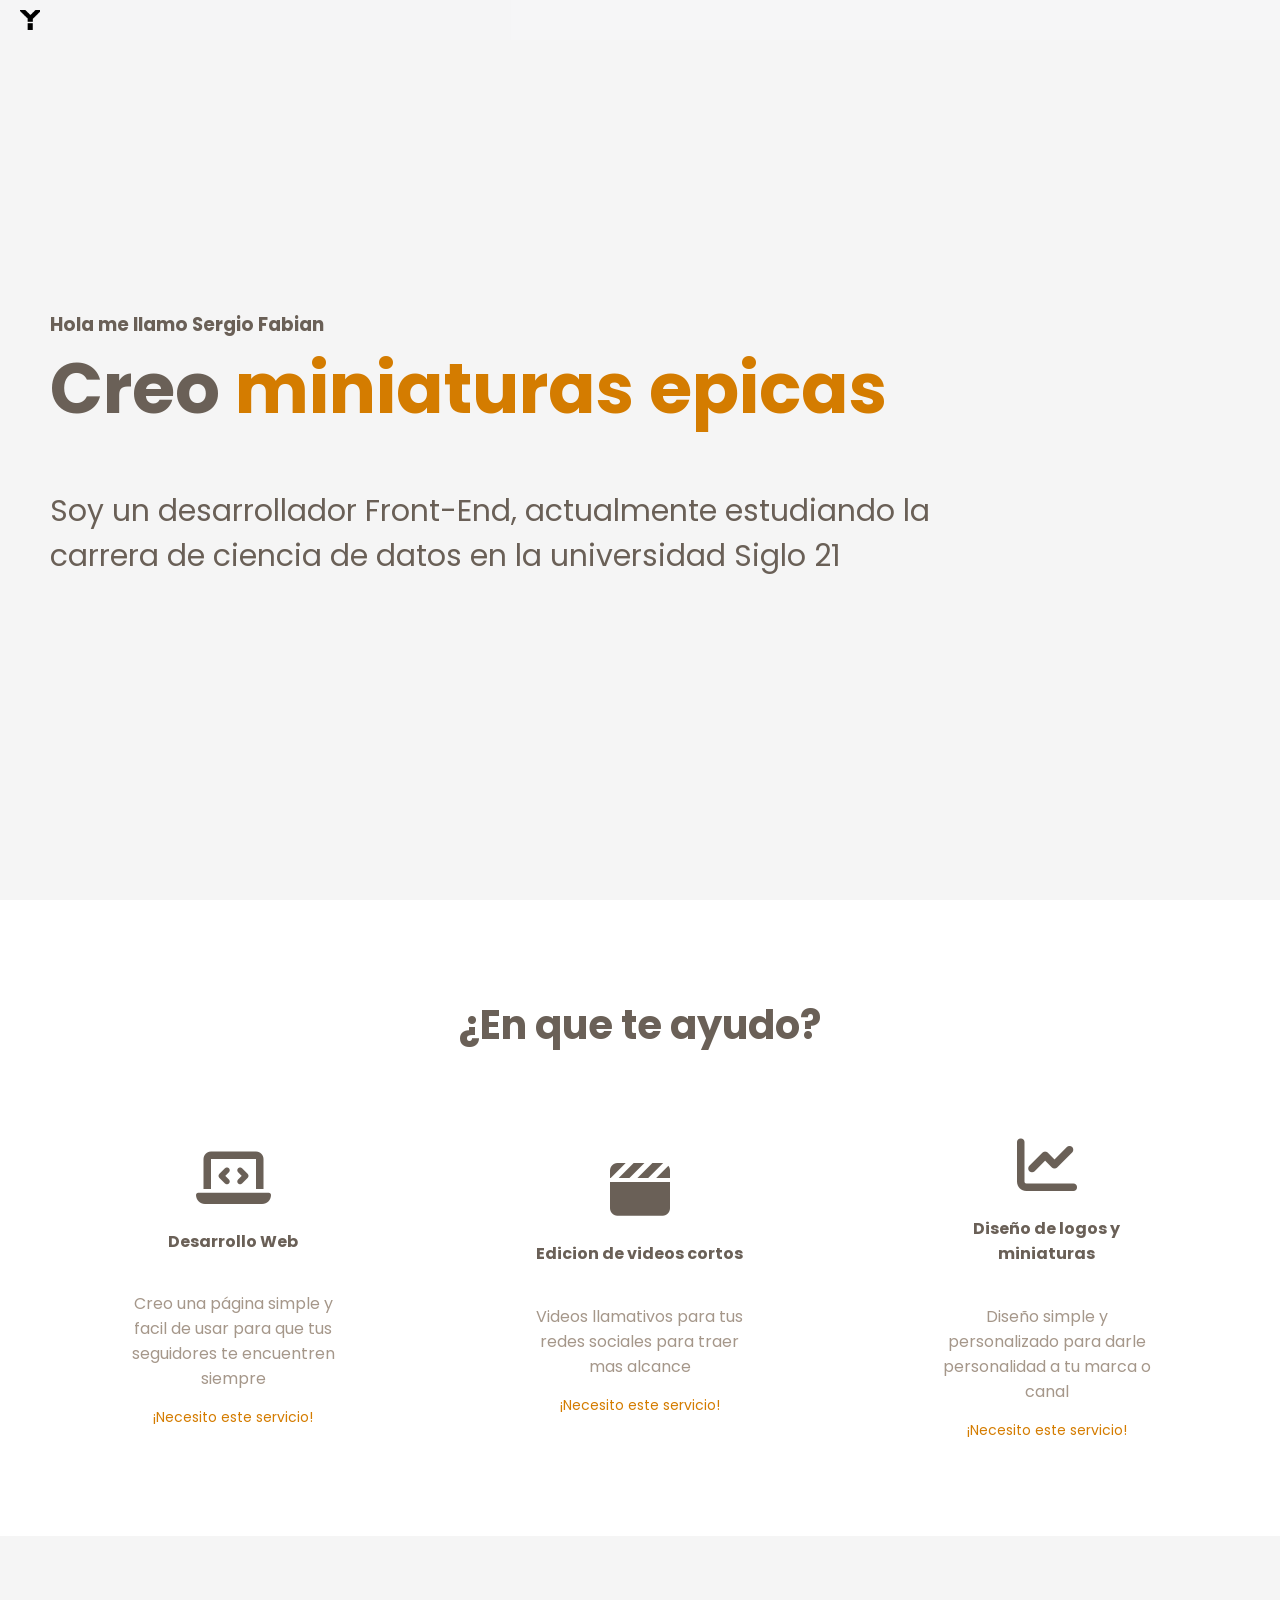
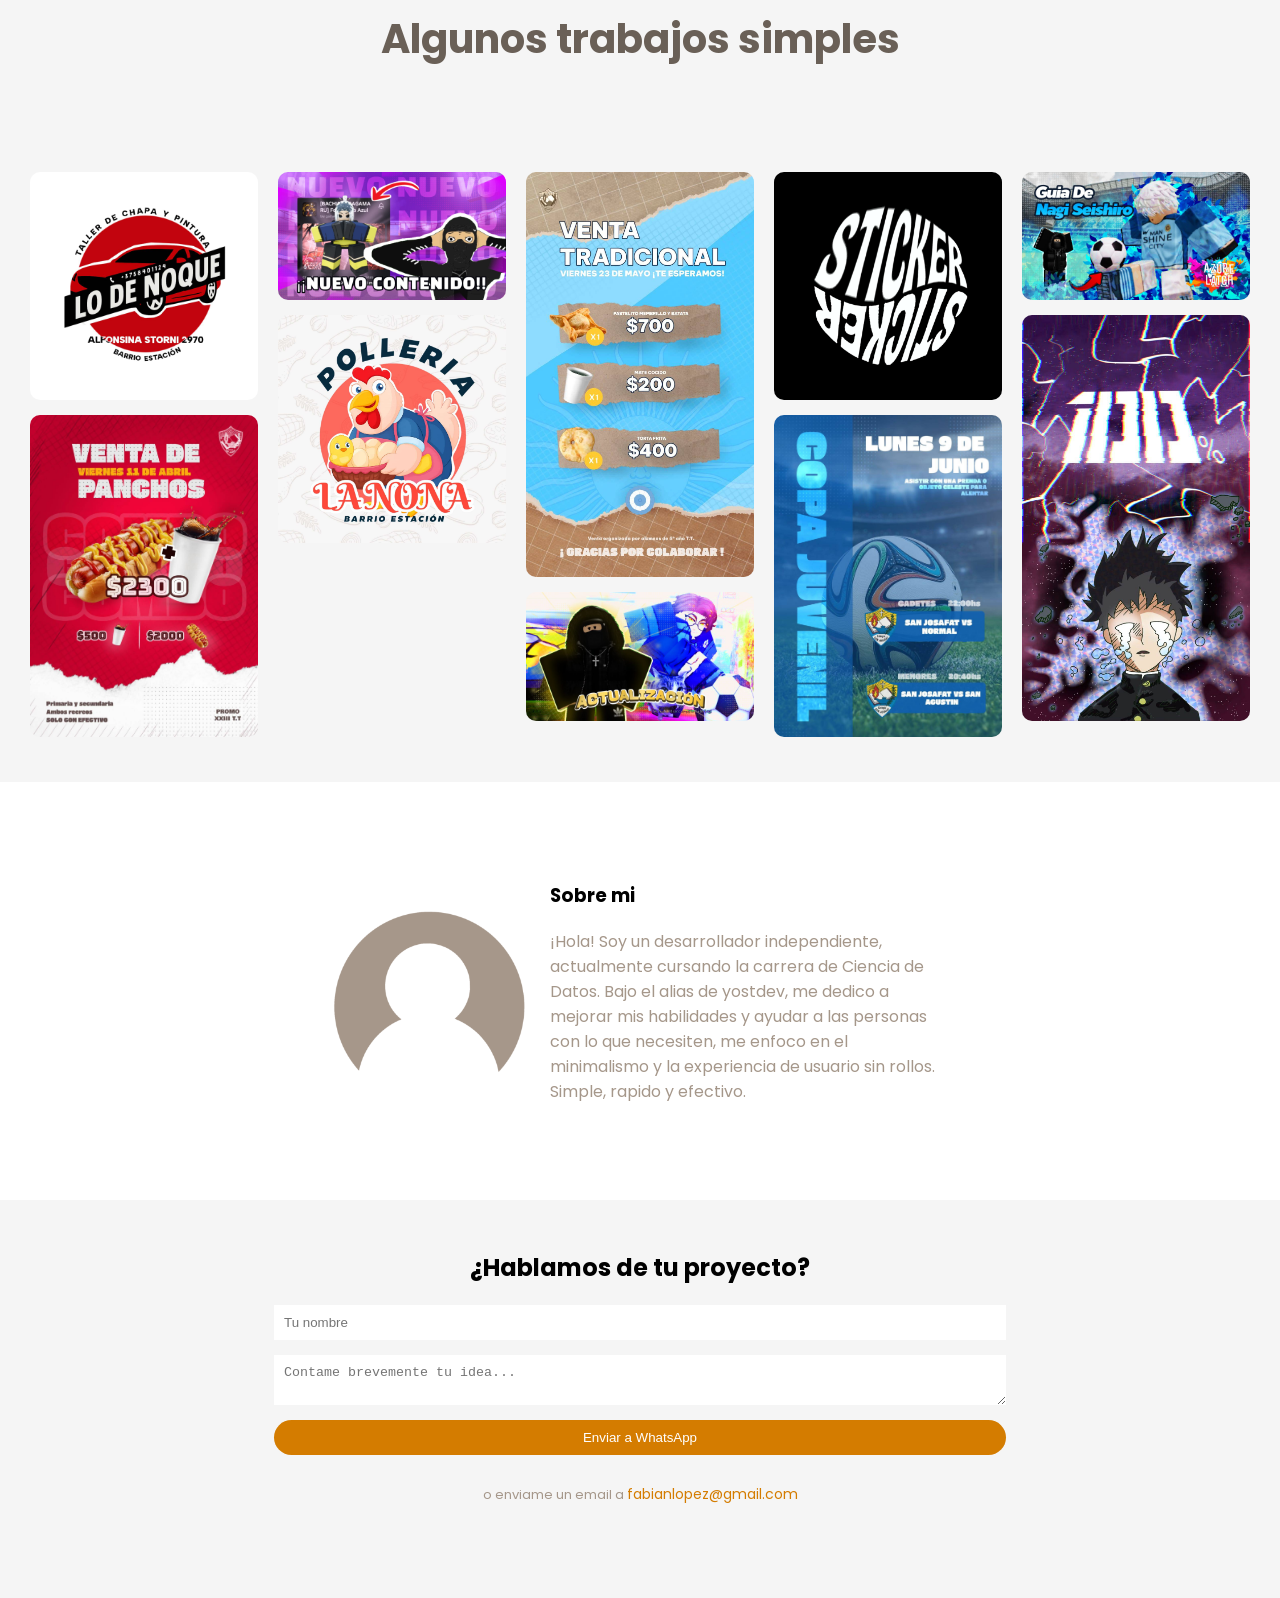
==== landing page.html @ 9f83f3b4 "Add files via upload" ====
<html>
    <head>
        <meta charset="UTF-8">
        <meta name="viewport" content="width=device-width, initial-scale=1.0">
    
        <title>YostDev</title>
    
        <link rel="icon" href="favico.png" type="image/png">
        <link rel="stylesheet" href="landing.css">
        <link rel="stylesheet" href="https://cdnjs.cloudflare.com/ajax/libs/font-awesome/6.5.1/css/all.min.css">
    </head>
    <body>
        <div class="top-bar">
            <img class="logo" src="favico.png">
        </div>

        <div  class="landing">
            <h3>Hola me llamo Sergio Fabian</h3>
            <h1>Creo <b id="cambiante">Paginas web</b></h1>
            <p>Soy un desarrollador Front-End, actualmente estudiando la carrera de ciencia de datos en la universidad Siglo 21</p>
        </div>
        <br>
        <div class="secciondos">
            <h3>¿En que te ayudo?</h3>
            <div class="contenedorT">
                <div class="tarjetas">
                   <i class="fa-solid fa-laptop-code"></i>
                   <h4>Desarrollo Web</h4>
                   <p>Creo una página simple y facil de usar para que tus seguidores te encuentren siempre</p>
                   <a href="#contacto">¡Necesito este servicio!</a>
                </div>
                <div class="tarjetas">
                    <i class="fa-solid fa-clapperboard"></i>
                    <h4>Edicion de videos cortos</h4>
                    <p>Videos llamativos para tus redes sociales para traer mas alcance</p>
                    <a href="#contacto">¡Necesito este servicio!</a>
                </div>
                <div class="tarjetas">
                    <i class="fa-solid fa-chart-line"></i>
                    <h4>Diseño de logos y miniaturas</h4>
                    <p>Diseño simple y personalizado para darle personalidad a tu marca o canal</p>
                    <a href="#contacto">¡Necesito este servicio!</a>
                </div>
            </div>
        </div>
        <br>
        <div class="titulo">
            <h4>Algunos trabajos simples</h4>
        </div>
        <div class="secciontres">
            <div><img src="logotipo1.jpg"></div>
            <div><img src="panfleto1.jpg"></div>
            <div><img src="miniatura1.jpg"></div>

            <div><img src="logotipo2.jpg"></div>
            <div><img src="panfleto2.jpg"></div>
            <div><img src="miniatura2.jpg"></div>

            <div><img src="logotipo3.jpg"></div>
            <div><img src="panfleto3.jpg"></div>
            <div><img src="miniatura3.jpg"></div>

            <div><img src="panfleto4.jpg"></div>
        </div>
        <br><br>
        <div class="seccioncuatro">
            <img class="yofoto" src="13 sin título_20260325173227.png">
            <div class="info">
                <h3>Sobre mi</h3>
                <p>¡Hola! Soy un desarrollador independiente, actualmente cursando la carrera de Ciencia de Datos. Bajo el alias de yostdev, me dedico a mejorar mis habilidades y ayudar a las personas con lo que necesiten, me enfoco en el minimalismo y la experiencia de usuario sin rollos. Simple, rapido y efectivo.</p>
            </div>
        </div>
        <br><br>
        <div class="seccionfinal">
            <h2>¿Hablamos de tu proyecto?</h2>
            <form id="whatsapp-form">
                <input type="text" id="nombre" placeholder="Tu nombre">
                <textarea id="mensajeInput" placeholder="Contame brevemente tu idea..."></textarea>
                <button onclick="enviarAWhatsApp()">Enviar a WhatsApp</button>
            </form>
            <p> 
                o enviame un email a 
                <a href="mailto:fabianlopez@gmail.com?subject=Consulta desde el Portafolio&body=Hola Fabian, vi tu portfolio y me gustaría contactarte por...">fabianlopez@gmail.com</a>
            </p>
            <br><br>
        </div>
        <div id="contacto"></div>
    </body>
    <script>
        const productos = ["logos simples", "miniaturas epicas", "videos cortos", "Paginas web"];
        const palabra = document.getElementById("cambiante");
        let indice = 0;

        function cambiarPalabra(){
            indice++;

            if (indice >= productos.length){
                indice = 0;
            };

            palabra.textContent = productos[indice];
        };

        setInterval(cambiarPalabra,  1500);

        function enviarAWhatsApp() {
            const numero = "5493758650203"; 
            const mensaje = document.getElementById("mensajeInput").value;
            const url = `https://wa.me/${numero}?text=${encodeURIComponent(mensaje)}`;
    
            window.open(url, '_blank');
        }
    </script>
</html>
---- landing.css ----
@import url('https://fonts.googleapis.com/css2?family=Poppins:ital,wght@0,100;0,200;0,300;0,400;0,500;0,600;0,700;0,800;0,900;1,100;1,200;1,300;1,400;1,500;1,600;1,700;1,800;1,900&display=swap');
:root {
    --primario: rgb(212, 124, 0);
    --secundario: rgb(39, 2, 2);
    --texto: rgb(106, 96, 87);
    --titulo: rgb(165, 151, 138);
}
html, body {
    width: 100%;
    overflow-x: hidden;
}
body {
    margin: 0; font-family: 'Poppins', sans-serif;
    user-select: none;
}
.top-bar {
    box-sizing: border-box;
    position: fixed; z-index: 10;
    top: 0; left: 0; padding: 10px 20px 10px 20px;
    display: flex; justify-content: left;
    align-items: center; width: 100%;  
    background-color: rgba(245, 248, 254, 0.146);
}
.logo {
    width: 20px; height: auto;
}
.landing {
    box-sizing: border-box;
    width: 100%; height: 100%; display: flex; color: var(--secundario);
    flex-direction: column; justify-content: center; text-align: left; 
    background-color: whitesmoke; color: var(--texto);
} 
.landing p { margin-top: 0; font-size: 30px; width: 80%;}
.landing h3 {margin-bottom: -50px;}
.landing h1 {font-size: 70px;}

b { color: var(--primario);}
.secciondos {
    box-sizing: border-box; width: 100%; margin: 0; height: auto;
    padding: 30px; color: var(--texto); text-align: center;
}
.secciondos h3 {
    font-size: 40px;
}
.contenedorT {
    width: 100%; display: flex; justify-content: space-around; align-items: center;
    flex-wrap: wrap; box-sizing: border-box;
}
.tarjetas {
    width: 300px; height: auto; 
    box-sizing: border-box; padding: 40px; display: flex;
    flex-direction: column; justify-content: space-between;
    align-items: center; text-align: center; color:var(--titulo);
}
.tarjetas i {font-size: 60px;}
.tarjetas i, h4 {color: var(--texto);}
a {
    text-decoration: none; color: var(--primario); font-size: 14px;
    position: relative; transition: ease 0.3s; 
}
a:hover {
    width: 100%; height: 100%; background-color: var(--primario);
    color: white;
}
.titulo {
    width: 100%; background-color: whitesmoke; box-sizing: border-box;
    padding: 20px; display: flex; align-items: center; justify-content: center;
}
.titulo h4 {
    font-size: 40px;
}
.secciontres {
    box-sizing: border-box; width: 100%; margin: 0;
    padding: 30px; color: var(--texto); text-align: center;
    background-color: whitesmoke; column-count: 5;
    column-gap: 20px; 
}
.secciontres div {
    display: inline-block; width: 100%; margin-bottom: 15px; border-radius: 10px; overflow: hidden;
    height: auto;
}
.secciontres div img{
    width: 100%; display: block; transition: transform 0.3s ease; position: relative;
}
.secciontres div img:hover {
    transform: translateY(-5px); box-shadow: 0 10px 20px 20px rgba(0, 0, 0, 0.169);
}
h5 {
    font-size: 40px; color: var(--texto); margin-bottom: -20px;
}
.color {color: var(--primario);}
.seccioncuatro {
    box-sizing: border-box; width: 100%; height: auto; display: flex; justify-content: center;
    align-items: center; flex-wrap: wrap; padding: 30px; gap: 20px;
}
.yofoto {width: 200px;}
.info {width: 400px;}
.info p {color: var(--titulo);}

.seccionfinal {
    width: 100%; box-sizing: border-box; height: auto; padding: 30px;
    display: flex; justify-content: center; align-items: center;
    flex-direction: column; background-color: whitesmoke;
}
.seccionfinal p {color: var(--titulo); font-size: small;}
form {
    display: flex; justify-content: center; align-items: center;
    flex-direction: column; width: 100%; gap: 15px;
}
form input, textarea, button {width: 60%; padding: 10px; border: none;} 
form button {
    background-color: var(--primario); color: white;
    border-radius: 20px; transition: ease 0.3s; cursor: pointer;
}
form button:hover {
    transform: scale(1.1);
}
@media (min-width: 769px){
    .landing {
        padding-left: 50px;
    }
}
@media (max-width: 768px){
    .landing {width: 100%; padding: 30px; margin: 0; height: 80%;}
    .landing h1 {font-size: 40px;}
    .landing p, h3 {font-size: 20px;}
    .landing h3 {margin-bottom: -40px;}
    .tarjetas {width: 100%;}
    .secciondos h3 {font-size: 20px;}
    .secciondos {padding: 0;}
    .secciontres {padding: 15px; column-count: 2;}
    form input, textarea, button {width: 80%;} 
    .titulo h4 {font-size: 20px; }
    .seccionfinal h2 {font-size: 20px;}
}
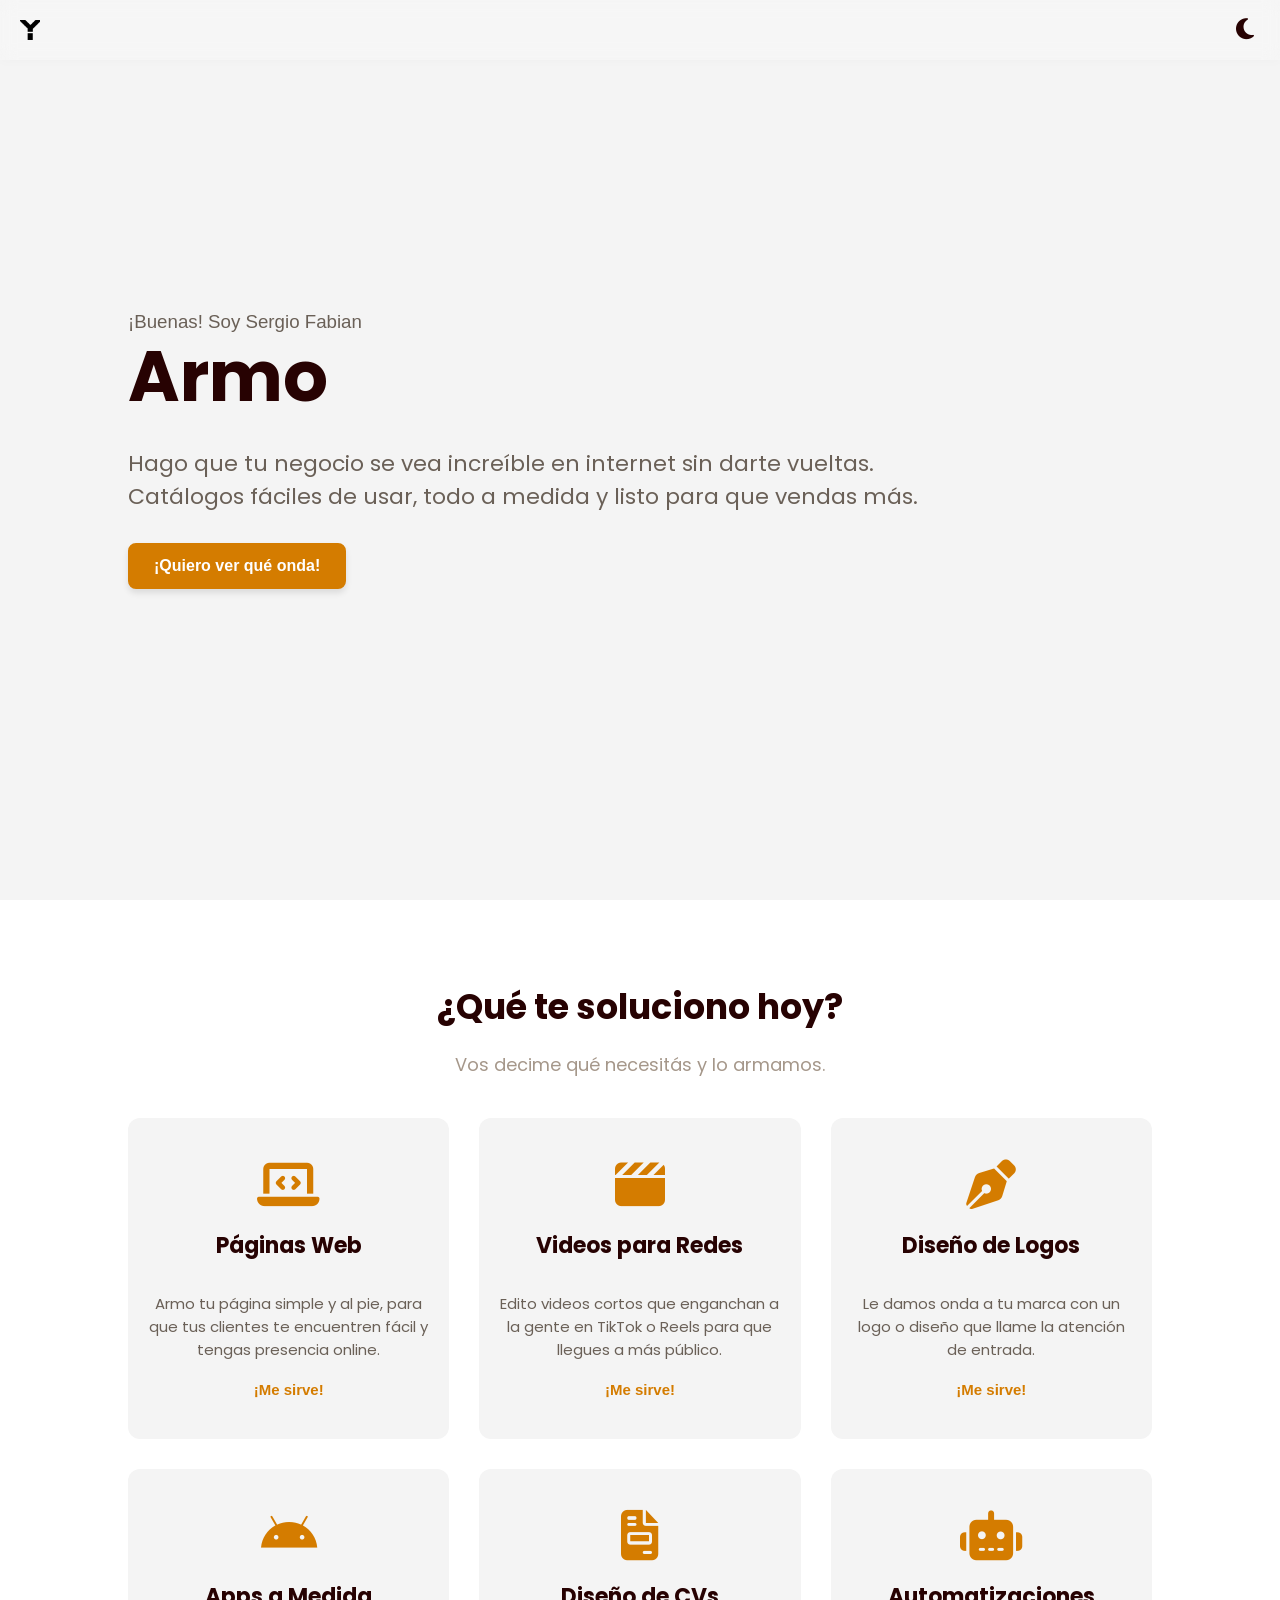
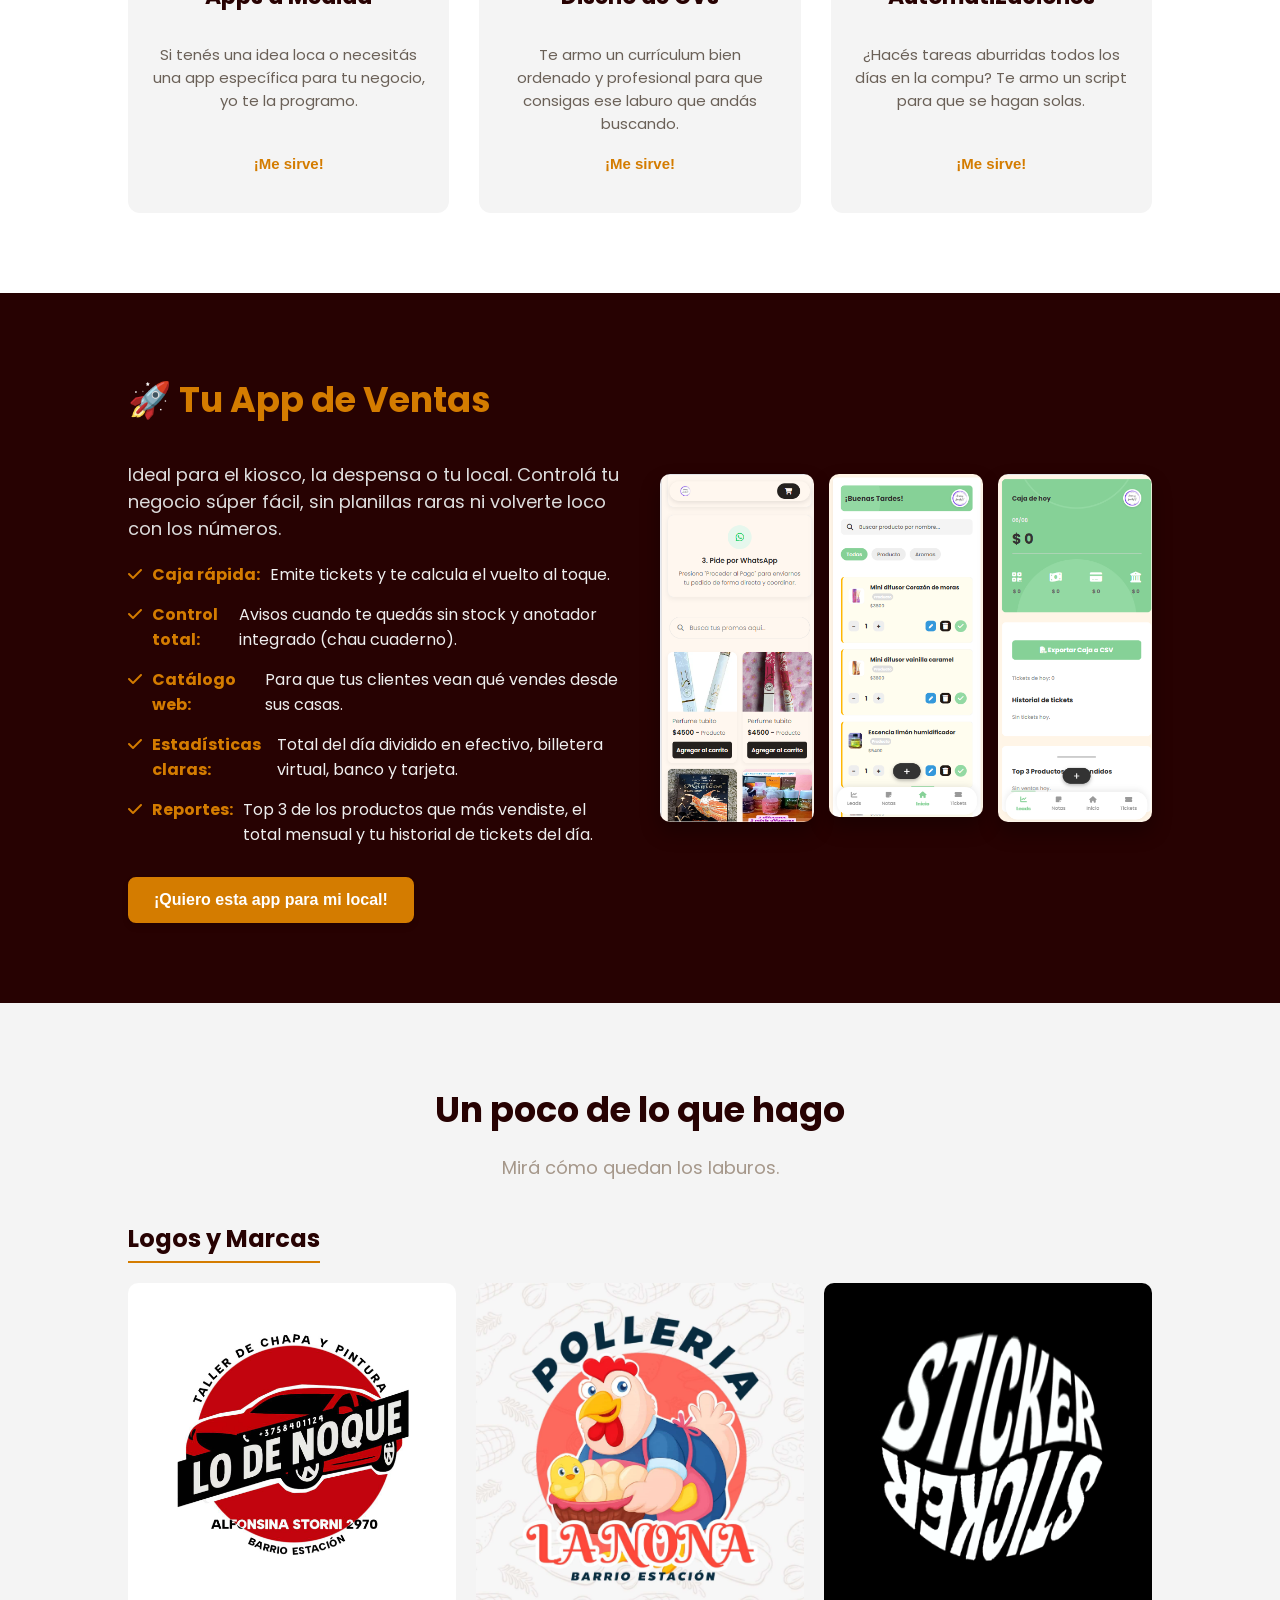
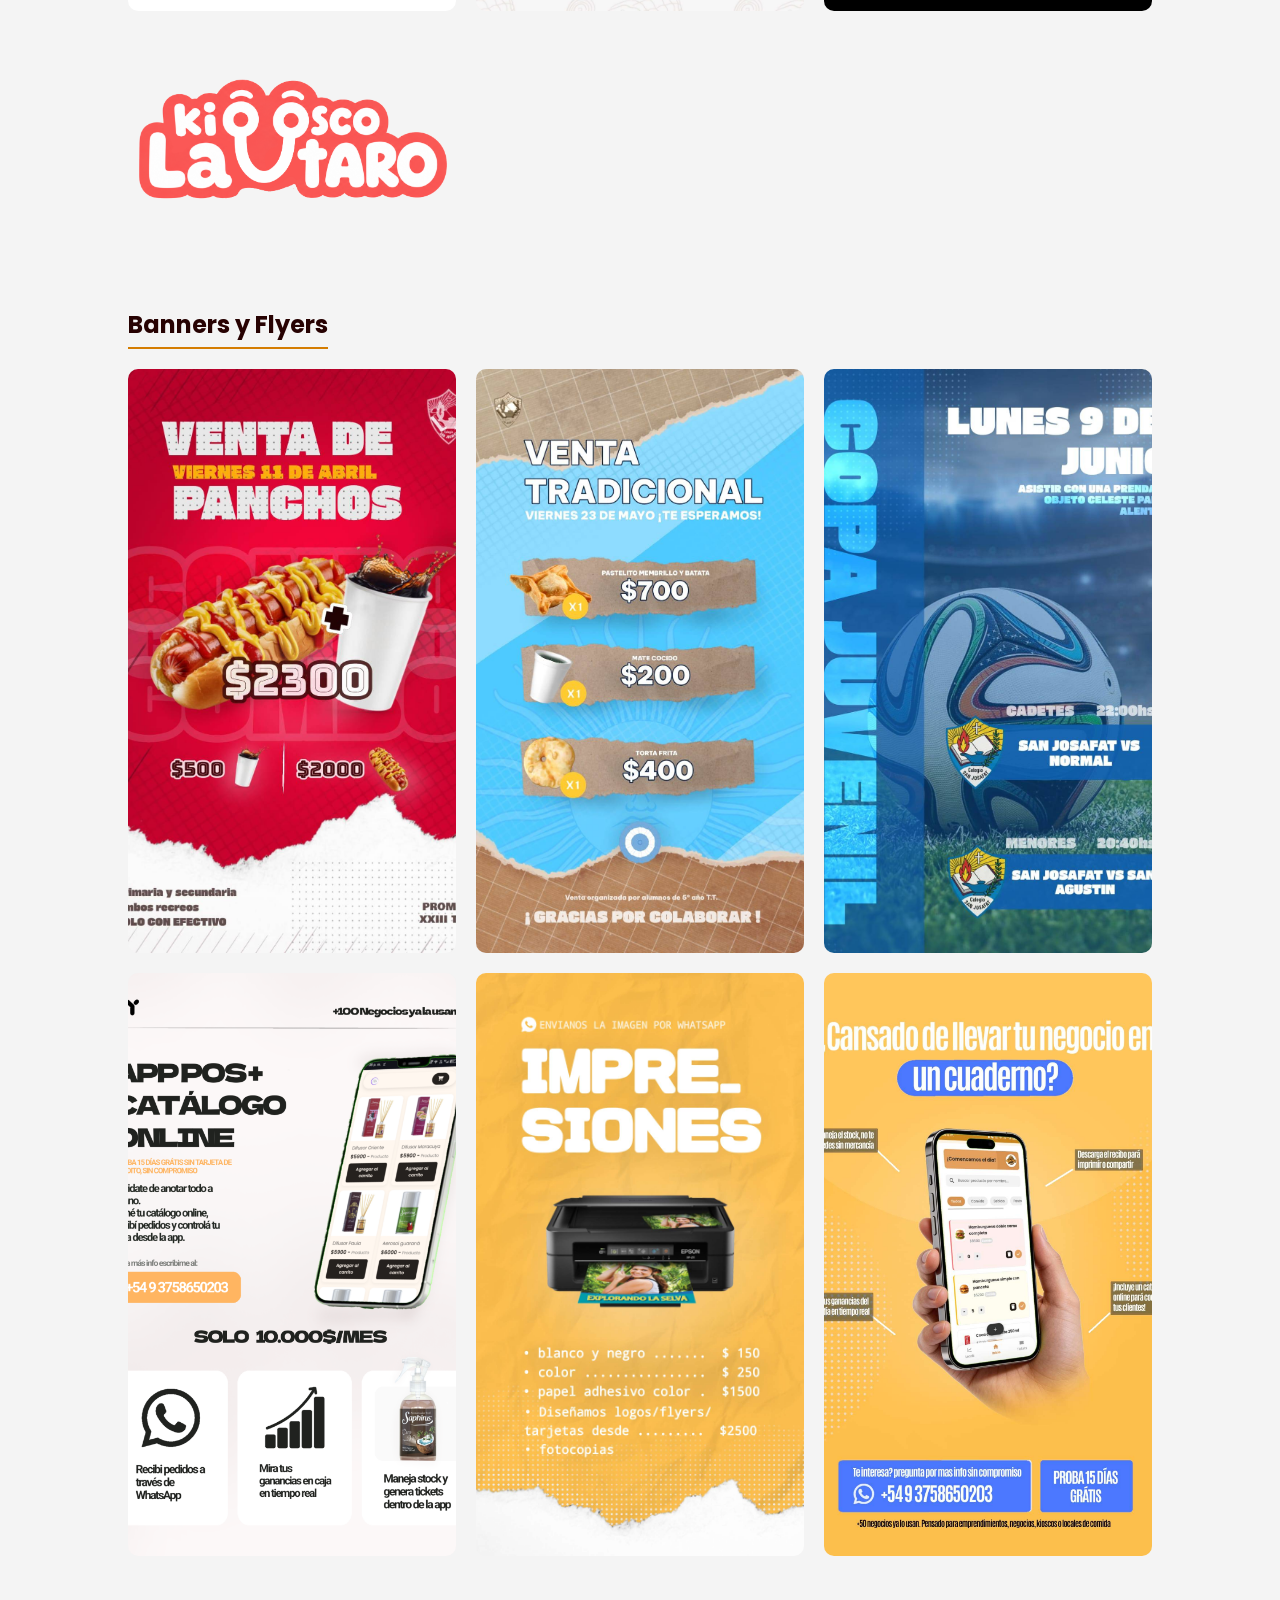
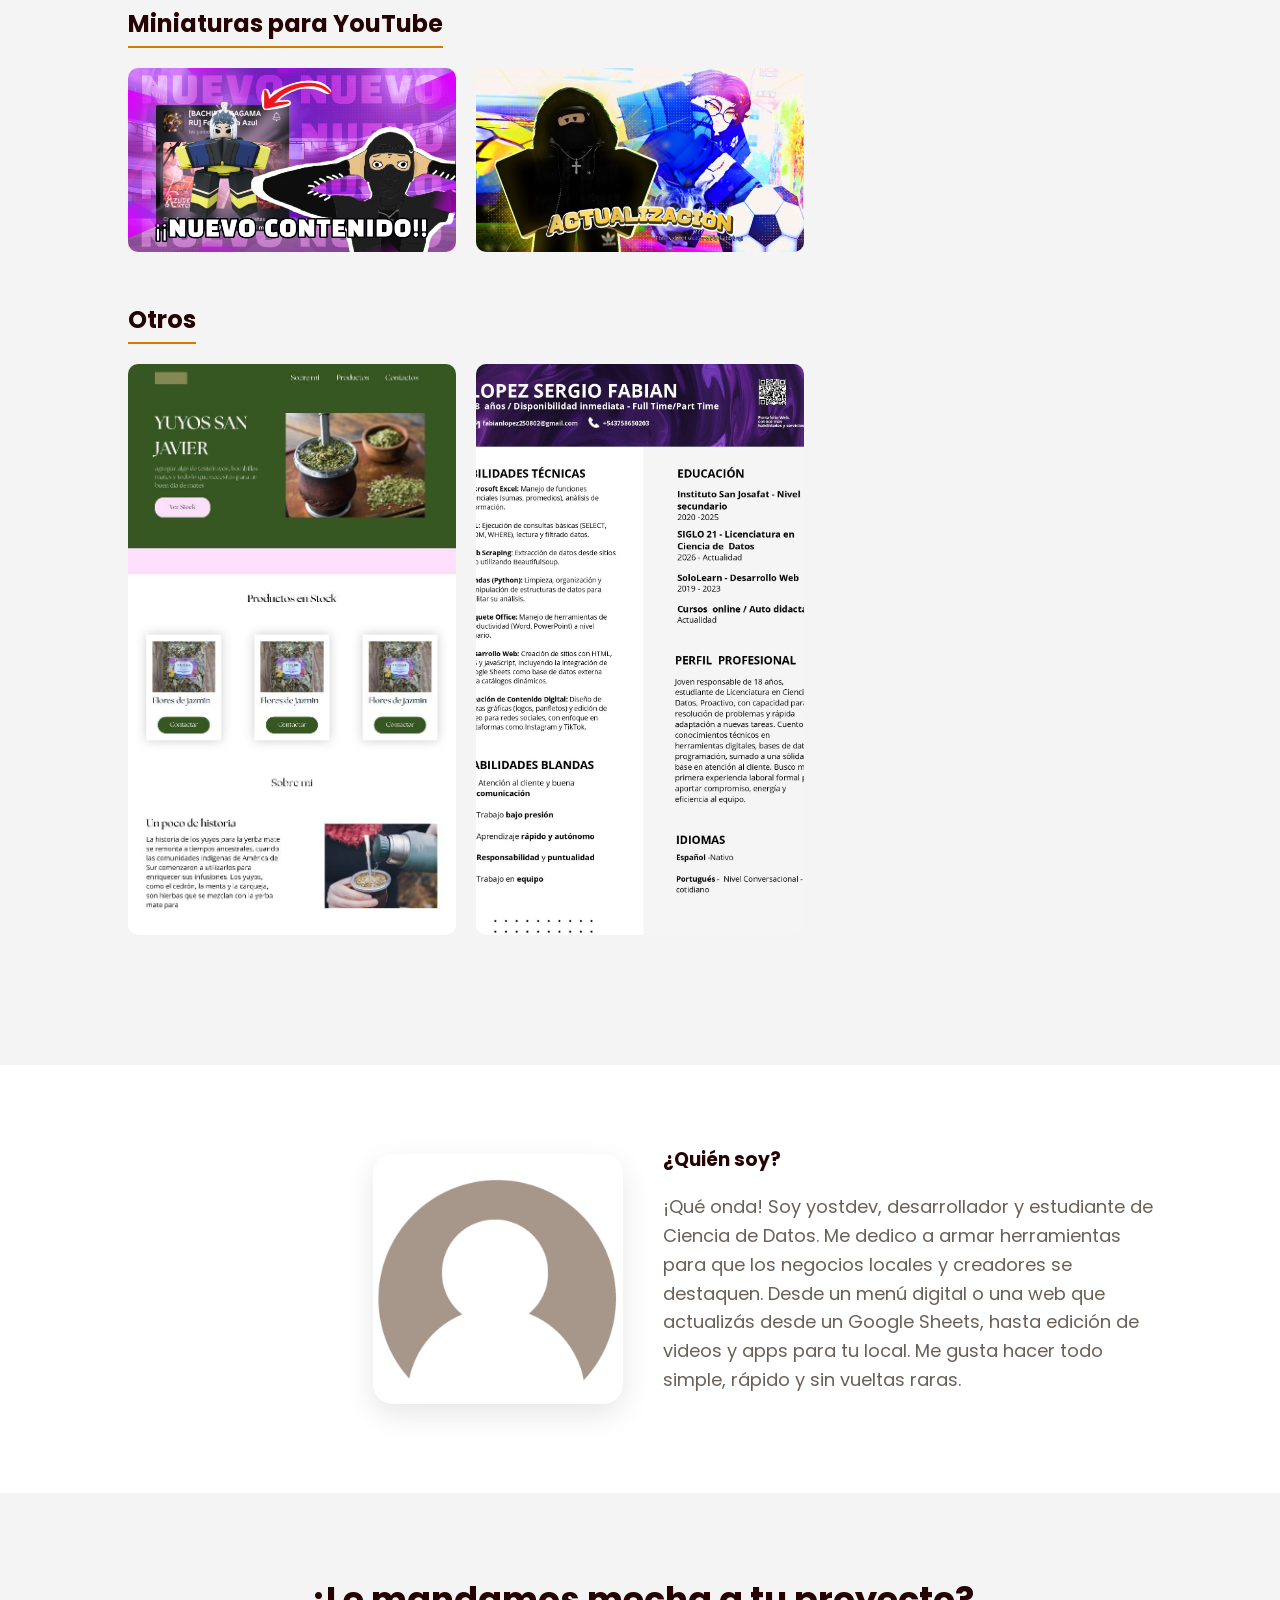
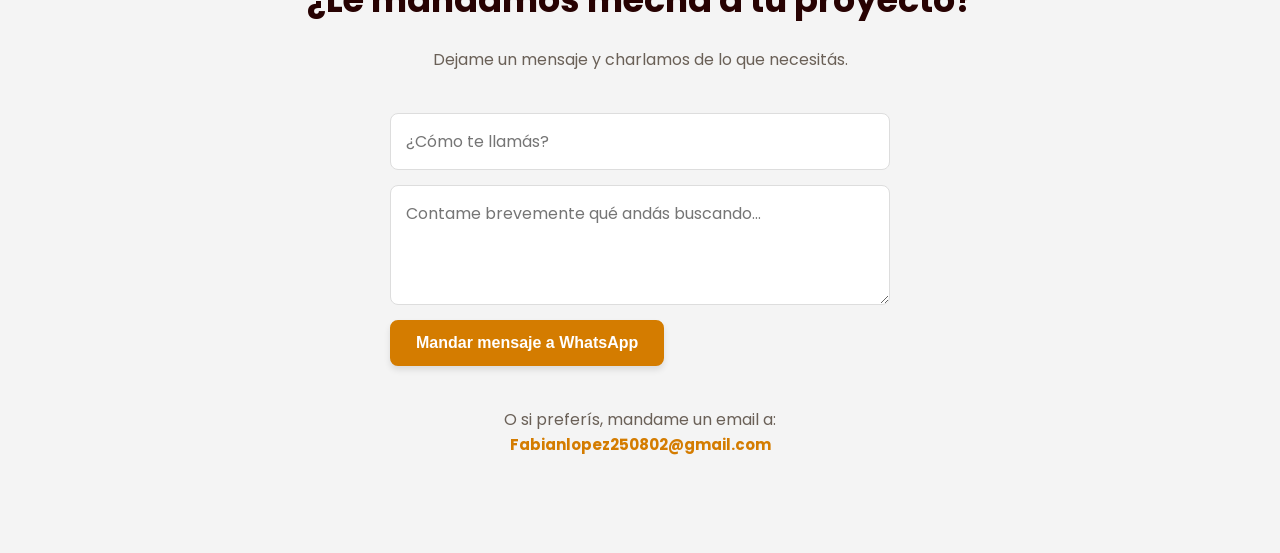
==== commit 272e5d62: "Add files via upload" ====
--- a/landing page.html
+++ b/landing page.html
@@ -1,114 +1,282 @@
-<html>
-    <head>
-        <meta charset="UTF-8">
-        <meta name="viewport" content="width=device-width, initial-scale=1.0">
+<!DOCTYPE html>
+<html lang="es">
+<head>
+    <meta charset="UTF-8">
+    <meta name="viewport" content="width=device-width, initial-scale=1.0">
+    <title>YostDev | Páginas y Diseños</title>
     
-        <title>YostDev</title>
-    
-        <link rel="icon" href="favico.png" type="image/png">
-        <link rel="stylesheet" href="landing.css">
-        <link rel="stylesheet" href="https://cdnjs.cloudflare.com/ajax/libs/font-awesome/6.5.1/css/all.min.css">
-    </head>
-    <body>
-        <div class="top-bar">
-            <img class="logo" src="favico.png">
-        </div>
-
-        <div  class="landing">
-            <h3>Hola me llamo Sergio Fabian</h3>
-            <h1>Creo <b id="cambiante">Paginas web</b></h1>
-            <p>Soy un desarrollador Front-End, actualmente estudiando la carrera de ciencia de datos en la universidad Siglo 21</p>
-        </div>
+    <link rel="icon" href="favico.png" type="image/png">
+    <link rel="stylesheet" href="landing.css">
+    <link rel="stylesheet" href="https://cdnjs.cloudflare.com/ajax/libs/font-awesome/6.5.1/css/all.min.css">
+</head>
+<body>
+    <header class="top-bar">
+        <img class="logo" src="favico.png" alt="Logo YostDev">
+        <button id="btn-tema" class="modo-btn" aria-label="Cambiar tema">
+            <i class="fa-solid fa-moon"></i>
+        </button>
+    </header>
+
+    <button id="btn-subir" class="btn-subir" aria-label="Volver arriba">
+        <i class="fa-solid fa-chevron-up"></i>
+    </button>
+
+    <main>
+
+        <section class="landing">
+            <h3>¡Buenas! Soy Sergio Fabian</h3>
+            <h1>Armo <b id="cambiante">Páginas web</b></h1>
+            <p>Hago que tu negocio se vea increíble en internet sin darte vueltas. Catálogos fáciles de usar, todo a medida y listo para que vendas más.</p>
+            <a href="#trabajos" class="btn">¡Quiero ver qué onda!</a>
+        </section>
+
+        <section class="secciondos" id="trabajos">
+            <div class="titulo-seccion">
+                <h3>¿Qué te soluciono hoy?</h3>
+                <p>Vos decime qué necesitás y lo armamos.</p>
+            </div>
+            
+            <div class="contenedorT">
+                <div class="tarjetas">
+                   <i class="fa-solid fa-laptop-code"></i>
+                   <h4>Páginas Web</h4>
+                   <p>Armo tu página simple y al pie, para que tus clientes te encuentren fácil y tengas presencia online.</p>
+                   <a href="#contacto" class="link-texto">¡Me sirve!</a>
+                </div>
+                <div class="tarjetas">
+                    <i class="fa-solid fa-clapperboard"></i>
+                    <h4>Videos para Redes</h4>
+                    <p>Edito videos cortos que enganchan a la gente en TikTok o Reels para que llegues a más público.</p>
+                    <a href="#contacto" class="link-texto">¡Me sirve!</a>
+                </div>
+                <div class="tarjetas">
+                    <i class="fa-solid fa-pen-nib"></i>
+                    <h4>Diseño de Logos</h4>
+                    <p>Le damos onda a tu marca con un logo o diseño que llame la atención de entrada.</p>
+                    <a href="#contacto" class="link-texto">¡Me sirve!</a>
+                </div>
+                <div class="tarjetas">
+                    <i class="fa-brands fa-android"></i>
+                    <h4>Apps a Medida</h4>
+                    <p>Si tenés una idea loca o necesitás una app específica para tu negocio, yo te la programo.</p>
+                    <a href="#contacto" class="link-texto">¡Me sirve!</a>
+                </div>
+                <div class="tarjetas">
+                    <i class="fa-solid fa-file-invoice"></i>
+                    <h4>Diseño de CVs</h4>
+                    <p>Te armo un currículum bien ordenado y profesional para que consigas ese laburo que andás buscando.</p>
+                    <a href="#contacto" class="link-texto">¡Me sirve!</a>
+                </div>
+                <div class="tarjetas">
+                    <i class="fa-solid fa-robot"></i>
+                    <h4>Automatizaciones</h4>
+                    <p>¿Hacés tareas aburridas todos los días en la compu? Te armo un script para que se hagan solas.</p>
+                    <a href="#contacto" class="link-texto">¡Me sirve!</a>
+                </div>
+            </div>
+        </section>
+
+        <section class="seccion-pos" id="app-pos">
+            <div class="pos-contenido">
+                <div class="pos-texto">
+                    <h3>🚀 Tu App de Ventas</h3>
+                    <p>Ideal para el kiosco, la despensa o tu local. Controlá tu negocio súper fácil, sin planillas raras ni volverte loco con los números.</p>
+                    
+                    <ul class="pos-lista">
+                        <li><i class="fa-solid fa-check"></i> <b>Caja rápida:</b> Emite tickets y te calcula el vuelto al toque.</li>
+                        <li><i class="fa-solid fa-check"></i> <b>Control total:</b> Avisos cuando te quedás sin stock y anotador integrado (chau cuaderno).</li>
+                        <li><i class="fa-solid fa-check"></i> <b>Catálogo web:</b> Para que tus clientes vean qué vendes desde sus casas.</li>
+                        <li><i class="fa-solid fa-check"></i> <b>Estadísticas claras:</b> Total del día dividido en efectivo, billetera virtual, banco y tarjeta.</li>
+                        <li><i class="fa-solid fa-check"></i> <b>Reportes:</b> Top 3 de los productos que más vendiste, el total mensual y tu historial de tickets del día.</li>
+                    </ul>
+                    <a href="#contacto" class="btn">¡Quiero esta app para mi local!</a>
+                </div>
+                <div class="pos-galeria">
+                    <img src="Pos1.png" alt="Pantalla de inicio de la App POS">
+                    <img src="Pos2.png" alt="Sección de estadísticas de la App">
+                    <img src="Pos3.png" alt="Catálogo de productos de la App">
+                </div>
+            </div>
+        </section>
+
+        <section class="portafolio-contenedor">
+            <div class="titulo-seccion">
+                <h3>Un poco de lo que hago</h3>
+                <p>Mirá cómo quedan los laburos.</p>
+            </div>
+
+            <div class="categoria-portafolio">
+                <h4>Logos y Marcas</h4>
+                <div class="grid-galeria">
+                    <img src="logotipo1.jpg" alt="Logotipo 1">
+                    <img src="logotipo2.jpg" alt="Logotipo 2">
+                    <img src="logotipo3.jpg" alt="Logotipo 3">
+                    <img src="logotipo5.jpg" alt="Logotipo 4">
+                </div>
+            </div>
+
+            <div class="categoria-portafolio">
+                <h4>Banners y Flyers</h4>
+                <div class="grid-galeria">
+                    <img src="panfleto1.jpg" alt="Panfleto 1">
+                    <img src="panfleto2.jpg" alt="Panfleto 2">
+                    <img src="panfleto3.jpg" alt="Panfleto 3">
+                    <img src="panfleto5.jpg" alt="Panfleto 5">
+                    <img src="panfleto6.jpg" alt="Panfleto 6">
+                    <img src="panfleto7.jpg" alt="Panfleto 7">
+                </div>
+            </div>
+
+            <div class="categoria-portafolio">
+                <h4>Miniaturas para YouTube</h4>
+                <div class="grid-galeria">
+                    <img src="miniatura1.jpg" alt="Miniatura 1">
+                    <img src="miniatura2.jpg" alt="Miniatura 2">
+                </div>
+            </div>
+
+            <div class="categoria-portafolio">
+                <h4>Otros</h4>
+                <div class="grid-galeria">
+                    <img src="pagina1.jpg" alt="Página web 1">
+                    <img src="cv1.jpg" alt="Página web 2">
+                </div>
+            </div>
+        </section>
+
+
+        <section class="seccioncuatro">
+            <img class="yofoto" src="13 sin título_20260325173227.png" alt="Foto de Sergio Fabian">
+            <div class="info">
+                <h3>¿Quién soy?</h3>
+                <p>¡Qué onda! Soy yostdev, desarrollador y estudiante de Ciencia de Datos. Me dedico a armar herramientas para que los negocios locales y creadores se destaquen. Desde un menú digital o una web que actualizás desde un Google Sheets, hasta edición de videos y apps para tu local. Me gusta hacer todo simple, rápido y sin vueltas raras.</p>
+            </div>
+        </section>
+    </main>
+
+    <footer class="seccionfinal" id="contacto">
+        <h2>¿Le mandamos mecha a tu proyecto?</h2>
+        <p>Dejame un mensaje y charlamos de lo que necesitás.</p>
         <br>
-        <div class="secciondos">
-            <h3>¿En que te ayudo?</h3>
-            <div class="contenedorT">
-                <div class="tarjetas">
-                   <i class="fa-solid fa-laptop-code"></i>
-                   <h4>Desarrollo Web</h4>
-                   <p>Creo una página simple y facil de usar para que tus seguidores te encuentren siempre</p>
-                   <a href="#contacto">¡Necesito este servicio!</a>
-                </div>
-                <div class="tarjetas">
-                    <i class="fa-solid fa-clapperboard"></i>
-                    <h4>Edicion de videos cortos</h4>
-                    <p>Videos llamativos para tus redes sociales para traer mas alcance</p>
-                    <a href="#contacto">¡Necesito este servicio!</a>
-                </div>
-                <div class="tarjetas">
-                    <i class="fa-solid fa-chart-line"></i>
-                    <h4>Diseño de logos y miniaturas</h4>
-                    <p>Diseño simple y personalizado para darle personalidad a tu marca o canal</p>
-                    <a href="#contacto">¡Necesito este servicio!</a>
-                </div>
-            </div>
-        </div>
+        <form id="whatsapp-form" onsubmit="event.preventDefault(); enviarAWhatsApp();">
+            <input type="text" id="nombre" placeholder="¿Cómo te llamás?" required>
+            <textarea id="mensajeInput" placeholder="Contame brevemente qué andás buscando..." required></textarea>
+            <button type="submit" class="btn">Mandar mensaje a WhatsApp</button>
+        </form>
         <br>
-        <div class="titulo">
-            <h4>Algunos trabajos simples</h4>
-        </div>
-        <div class="secciontres">
-            <div><img src="logotipo1.jpg"></div>
-            <div><img src="panfleto1.jpg"></div>
-            <div><img src="miniatura1.jpg"></div>
-
-            <div><img src="logotipo2.jpg"></div>
-            <div><img src="panfleto2.jpg"></div>
-            <div><img src="miniatura2.jpg"></div>
-
-            <div><img src="logotipo3.jpg"></div>
-            <div><img src="panfleto3.jpg"></div>
-            <div><img src="miniatura3.jpg"></div>
-
-            <div><img src="panfleto4.jpg"></div>
-        </div>
-        <br><br>
-        <div class="seccioncuatro">
-            <img class="yofoto" src="13 sin título_20260325173227.png">
-            <div class="info">
-                <h3>Sobre mi</h3>
-                <p>¡Hola! Soy un desarrollador independiente, actualmente cursando la carrera de Ciencia de Datos. Bajo el alias de yostdev, me dedico a mejorar mis habilidades y ayudar a las personas con lo que necesiten, me enfoco en el minimalismo y la experiencia de usuario sin rollos. Simple, rapido y efectivo.</p>
-            </div>
-        </div>
-        <br><br>
-        <div class="seccionfinal">
-            <h2>¿Hablamos de tu proyecto?</h2>
-            <form id="whatsapp-form">
-                <input type="text" id="nombre" placeholder="Tu nombre">
-                <textarea id="mensajeInput" placeholder="Contame brevemente tu idea..."></textarea>
-                <button onclick="enviarAWhatsApp()">Enviar a WhatsApp</button>
-            </form>
-            <p> 
-                o enviame un email a 
-                <a href="mailto:fabianlopez@gmail.com?subject=Consulta desde el Portafolio&body=Hola Fabian, vi tu portfolio y me gustaría contactarte por...">fabianlopez@gmail.com</a>
-            </p>
-            <br><br>
-        </div>
-        <div id="contacto"></div>
-    </body>
+        <p> 
+            O si preferís, mandame un email a:
+            <br>
+            <a href="mailto:Fabianlopez250802@gmail.com?subject=Consulta desde la web&body=Hola Fabian, estaba viendo tu web y te quería consultar por..." class="link-texto"><b>Fabianlopez250802@gmail.com</b></a>
+        </p>
+    </footer>
+
     <script>
-        const productos = ["logos simples", "miniaturas epicas", "videos cortos", "Paginas web"];
-        const palabra = document.getElementById("cambiante");
-        let indice = 0;
-
-        function cambiarPalabra(){
+    const productos = ["Páginas Web", "Logos", "Miniaturas", "Videos", "Apps", "Scripts"];
+    const palabra = document.getElementById("cambiante");
+    let indice = 0;
+
+    function cambiarPalabra(){
+
+        palabra.classList.add('fade-out');
+        
+        setTimeout(() => {
             indice++;
-
             if (indice >= productos.length){
                 indice = 0;
-            };
-
+            }
             palabra.textContent = productos[indice];
-        };
-
-        setInterval(cambiarPalabra,  1500);
-
-        function enviarAWhatsApp() {
+
+            palabra.classList.remove('fade-out');
+        }, 400); 
+    }
+
+    setInterval(cambiarPalabra, 2500); 
+
+    const observerOptions = {
+        root: null,
+        rootMargin: '0px',
+        threshold: 0.15 
+    };
+
+    const observer = new IntersectionObserver((entries, observer) => {
+        entries.forEach(entry => {
+            if (entry.isIntersecting) {
+                entry.target.classList.add('show-scroll');
+                observer.unobserve(entry.target);
+            }
+        });
+    }, observerOptions);
+
+
+    document.addEventListener("DOMContentLoaded", () => {
+        const elementosAAnimar = document.querySelectorAll('section, .tarjetas, .grid-galeria img, .pos-contenido > div');
+        
+        elementosAAnimar.forEach((el) => {
+            el.classList.add('hidden-scroll');
+            observer.observe(el);
+        });
+    });
+
+    const btnTema = document.getElementById('btn-tema');
+    const iconoTema = btnTema.querySelector('i');
+    
+    if(localStorage.getItem('temaOscuro') === 'activo'){
+        document.body.classList.add('dark-mode');
+        iconoTema.classList.replace('fa-moon', 'fa-sun');
+    }
+
+    btnTema.addEventListener('click', () => {
+        document.body.classList.toggle('dark-mode');
+        
+        if (document.body.classList.contains('dark-mode')) {
+            iconoTema.classList.replace('fa-moon', 'fa-sun');
+            localStorage.setItem('temaOscuro', 'activo');
+        } else {
+            iconoTema.classList.replace('fa-sun', 'fa-moon');
+            localStorage.setItem('temaOscuro', 'inactivo');
+        }
+    });
+
+    function enviarAWhatsApp() {
+        const btnSubmit = document.querySelector('#whatsapp-form button');
+        const textoOriginal = btnSubmit.textContent;
+
+        btnSubmit.textContent = "¡Abriendo WhatsApp! 🚀";
+        btnSubmit.style.backgroundColor = "#25D366"; 
+
+        setTimeout(() => {
             const numero = "5493758650203"; 
+            const nombre = document.getElementById("nombre").value;
             const mensaje = document.getElementById("mensajeInput").value;
-            const url = `https://wa.me/${numero}?text=${encodeURIComponent(mensaje)}`;
-    
+            const textoFinal = `Hola Fabian! Soy ${nombre}. ${mensaje}`;
+            const url = `https://wa.me/${numero}?text=${encodeURIComponent(textoFinal)}`;
             window.open(url, '_blank');
+            
+            btnSubmit.textContent = textoOriginal;
+            btnSubmit.style.backgroundColor = ""; 
+        }, 800);
+    }
+
+    const btnSubir = document.getElementById('btn-subir');
+
+    window.addEventListener('scroll', () => {
+        
+        if (window.scrollY > 300) {
+            btnSubir.classList.add('mostrar');
+        } else {
+            
+            btnSubir.classList.remove('mostrar');
         }
-    </script>
+    });
+
+
+    btnSubir.addEventListener('click', () => {
+        window.scrollTo({
+            top: 0,
+            behavior: 'smooth' 
+        });
+    });
+</script>
+</body>
 </html>
--- a/landing.css
+++ b/landing.css
@@ -1,135 +1,466 @@
 @import url('https://fonts.googleapis.com/css2?family=Poppins:ital,wght@0,100;0,200;0,300;0,400;0,500;0,600;0,700;0,800;0,900;1,100;1,200;1,300;1,400;1,500;1,600;1,700;1,800;1,900&display=swap');
+
 :root {
     --primario: rgb(212, 124, 0);
     --secundario: rgb(39, 2, 2);
     --texto: rgb(106, 96, 87);
     --titulo: rgb(165, 151, 138);
-}
+    --fondo-claro: #f4f4f4;
+    --fondo-blanco: #ffffff;
+}
+
 html, body {
     width: 100%;
     overflow-x: hidden;
-}
+    scroll-behavior: smooth; 
+}
+
 body {
-    margin: 0; font-family: 'Poppins', sans-serif;
-    user-select: none;
-}
+    margin: 0; 
+    font-family: 'Poppins', sans-serif;
+    color: var(--texto);
+    background-color: var(--fondo-blanco);
+}
+
+b, .color { 
+    color: var(--primario);
+}
+
+h1, h2, h3, h4, h5 {
+    color: var(--secundario);
+    margin-top: 0;
+}
+
+
+.btn {
+    display: inline-block;
+    background-color: var(--primario);
+    color: white;
+    border-radius: 8px;
+    padding: 12px 24px;
+    border: none;
+    font-size: 16px;
+    font-weight: 600;
+    text-decoration: none;
+    transition: transform 0.2s ease, background-color 0.2s;
+    cursor: pointer;
+    text-align: center;
+    width: fit-content;
+    box-shadow: 0 4px 6px rgba(0,0,0,0.1);
+}
+
+.btn:hover {
+    transform: translateY(-3px);
+    background-color: rgb(185, 108, 0);
+}
+
+.link-texto {
+    text-decoration: none; 
+    color: var(--primario); 
+    font-weight: 600;
+    font-size: 15px;
+    transition: color 0.3s ease; 
+}
+
+.link-texto:hover {
+    color: var(--secundario);
+}
+
 .top-bar {
     box-sizing: border-box;
-    position: fixed; z-index: 10;
-    top: 0; left: 0; padding: 10px 20px 10px 20px;
-    display: flex; justify-content: left;
-    align-items: center; width: 100%;  
-    background-color: rgba(245, 248, 254, 0.146);
-}
+    position: fixed; 
+    z-index: 100;
+    top: 0; left: 0; 
+    display: flex; justify-content: space-between;
+    align-items: center;
+    padding: 15px 20px;
+    display: flex; 
+    width: 100%;  
+    background-color: rgba(255, 255, 255, 0.2);
+    backdrop-filter: blur(8px); 
+    box-shadow: 0 2px 10px rgba(0,0,0,0.02);
+}
+
 .logo {
-    width: 20px; height: auto;
-}
+    width: 20px; 
+    height: auto;
+}
+
 .landing {
     box-sizing: border-box;
-    width: 100%; height: 100%; display: flex; color: var(--secundario);
-    flex-direction: column; justify-content: center; text-align: left; 
-    background-color: whitesmoke; color: var(--texto);
+    width: 100%; 
+    height: 100vh; 
+    display: flex; 
+    flex-direction: column; 
+    justify-content: center; 
+    text-align: left; 
+    background-color: var(--fondo-claro);
+    padding: 30px 10%;
 } 
-.landing p { margin-top: 0; font-size: 30px; width: 80%;}
-.landing h3 {margin-bottom: -50px;}
-.landing h1 {font-size: 70px;}
-
-b { color: var(--primario);}
+
+.landing p { font-size: 22px; width: 80%; line-height: 1.5; color: var(--texto); margin-bottom: 30px;}
+.landing h3 { margin-bottom: 5px; color: var(--texto); font-weight: 500;}
+.landing h1 { font-size: 70px; margin-bottom: 10px; line-height: 1.1;}
+
+.titulo-seccion {
+    text-align: center;
+    margin-bottom: 40px;
+}
+
+.titulo-seccion h3 {
+    font-size: 35px;
+    margin-bottom: 5px;
+}
+
+.titulo-seccion p {
+    color: var(--titulo);
+    font-size: 18px;
+}
+
 .secciondos {
-    box-sizing: border-box; width: 100%; margin: 0; height: auto;
-    padding: 30px; color: var(--texto); text-align: center;
-}
-.secciondos h3 {
-    font-size: 40px;
-}
+    box-sizing: border-box; 
+    width: 100%; 
+    padding: 80px 10%; 
+}
+
 .contenedorT {
-    width: 100%; display: flex; justify-content: space-around; align-items: center;
-    flex-wrap: wrap; box-sizing: border-box;
-}
+    display: grid;
+    grid-template-columns: repeat(auto-fit, minmax(280px, 1fr));
+    gap: 30px;
+}
+
 .tarjetas {
-    width: 300px; height: auto; 
-    box-sizing: border-box; padding: 40px; display: flex;
-    flex-direction: column; justify-content: space-between;
-    align-items: center; text-align: center; color:var(--titulo);
-}
-.tarjetas i {font-size: 60px;}
-.tarjetas i, h4 {color: var(--texto);}
-a {
-    text-decoration: none; color: var(--primario); font-size: 14px;
-    position: relative; transition: ease 0.3s; 
-}
-a:hover {
-    width: 100%; height: 100%; background-color: var(--primario);
+    background-color: var(--fondo-claro);
+    padding: 40px 20px; 
+    border-radius: 12px;
+    display: flex;
+    flex-direction: column; 
+    justify-content: space-between;
+    align-items: center; 
+    text-align: center; 
+    transition: transform 0.3s ease;
+}
+
+.tarjetas:hover {
+    transform: translateY(-5px);
+    box-shadow: 0 10px 20px rgba(0, 0, 0, 0.05);
+}
+
+.tarjetas i { font-size: 50px; color: var(--primario); margin-bottom: 20px;}
+.tarjetas h4 { font-size: 22px; margin-bottom: 15px;}
+.tarjetas p { color: var(--texto); font-size: 15px; margin-bottom: 20px; flex-grow: 1;}
+
+.seccion-pos {
+    background-color: var(--secundario);
     color: white;
-}
-.titulo {
-    width: 100%; background-color: whitesmoke; box-sizing: border-box;
-    padding: 20px; display: flex; align-items: center; justify-content: center;
-}
-.titulo h4 {
-    font-size: 40px;
-}
-.secciontres {
-    box-sizing: border-box; width: 100%; margin: 0;
-    padding: 30px; color: var(--texto); text-align: center;
-    background-color: whitesmoke; column-count: 5;
-    column-gap: 20px; 
-}
-.secciontres div {
-    display: inline-block; width: 100%; margin-bottom: 15px; border-radius: 10px; overflow: hidden;
-    height: auto;
-}
-.secciontres div img{
-    width: 100%; display: block; transition: transform 0.3s ease; position: relative;
-}
-.secciontres div img:hover {
-    transform: translateY(-5px); box-shadow: 0 10px 20px 20px rgba(0, 0, 0, 0.169);
-}
-h5 {
-    font-size: 40px; color: var(--texto); margin-bottom: -20px;
-}
-.color {color: var(--primario);}
+    padding: 80px 10%;
+}
+
+.seccion-pos h3 {
+    color: var(--primario);
+    font-size: 35px;
+}
+
+.pos-contenido {
+    display: flex;
+    flex-wrap: wrap;
+    gap: 40px;
+    align-items: center;
+}
+
+.pos-texto {
+    flex: 1 1 400px;
+}
+
+.pos-texto p {
+    font-size: 18px;
+    color: #ddd;
+    margin-bottom: 20px;
+}
+
+.pos-lista {
+    list-style: none;
+    padding: 0;
+    margin-bottom: 30px;
+}
+
+.pos-lista li {
+    margin-bottom: 15px;
+    font-size: 16px;
+    color: #eee;
+    display: flex;
+    align-items: flex-start;
+    gap: 10px;
+}
+
+.pos-lista i {
+    color: var(--primario);
+    margin-top: 4px;
+}
+
+.pos-galeria {
+    flex: 1 1 400px;
+    display: grid;
+    grid-template-columns: repeat(auto-fit, minmax(150px, 1fr));
+    gap: 15px;
+}
+
+.pos-galeria img {
+    width: 100%;
+    border-radius: 10px;
+    box-shadow: 0 10px 20px rgba(0,0,0,0.3);
+    transition: transform 0.3s;
+}
+
+.pos-galeria img:hover {
+    transform: scale(1.05);
+}
+
+.portafolio-contenedor {
+    padding: 80px 10%;
+    background-color: var(--fondo-claro);
+}
+
+.categoria-portafolio {
+    margin-bottom: 50px;
+}
+
+.categoria-portafolio h4 {
+    font-size: 24px;
+    border-bottom: 2px solid var(--primario);
+    display: inline-block;
+    padding-bottom: 5px;
+    margin-bottom: 20px;
+}
+
+.grid-galeria {
+    display: grid;
+    grid-template-columns: repeat(auto-fill, minmax(250px, 1fr));
+    gap: 20px;
+}
+
+.grid-galeria img {
+    width: 100%;
+    height: 100%;
+    object-fit: cover;
+    border-radius: 10px;
+    transition: transform 0.3s ease, box-shadow 0.3s ease;
+    cursor: pointer;
+}
+
+.grid-galeria img:hover {
+    transform: translateY(-5px); 
+    box-shadow: 0 10px 20px rgba(0, 0, 0, 0.15);
+}
+
 .seccioncuatro {
-    box-sizing: border-box; width: 100%; height: auto; display: flex; justify-content: center;
-    align-items: center; flex-wrap: wrap; padding: 30px; gap: 20px;
-}
-.yofoto {width: 200px;}
-.info {width: 400px;}
-.info p {color: var(--titulo);}
+    width: 100%; 
+    display: flex; 
+    justify-content: center;
+    align-items: center; 
+    flex-wrap: wrap; 
+    padding: 80px 10%; 
+    gap: 40px;
+}
+
+.yofoto { 
+    width: 250px; 
+    border-radius: 20px; 
+    box-shadow: 0 10px 30px rgba(0,0,0,0.1);
+}
+
+.info { max-width: 500px; }
+.info p { font-size: 18px; line-height: 1.6; }
 
 .seccionfinal {
-    width: 100%; box-sizing: border-box; height: auto; padding: 30px;
-    display: flex; justify-content: center; align-items: center;
-    flex-direction: column; background-color: whitesmoke;
-}
-.seccionfinal p {color: var(--titulo); font-size: small;}
+    padding: 80px 10%;
+    display: flex; 
+    justify-content: center; 
+    align-items: center;
+    flex-direction: column; 
+    background-color: var(--fondo-claro);
+    text-align: center;
+}
+
+.seccionfinal h2 { font-size: 35px; margin-bottom: 5px;}
+
 form {
-    display: flex; justify-content: center; align-items: center;
-    flex-direction: column; width: 100%; gap: 15px;
-}
-form input, textarea, button {width: 60%; padding: 10px; border: none;} 
-form button {
-    background-color: var(--primario); color: white;
-    border-radius: 20px; transition: ease 0.3s; cursor: pointer;
-}
-form button:hover {
-    transform: scale(1.1);
-}
-@media (min-width: 769px){
-    .landing {
-        padding-left: 50px;
+    display: flex; 
+    flex-direction: column; 
+    width: 100%; 
+    max-width: 500px; 
+    gap: 15px;
+}
+
+form input, form textarea {
+    width: 100%; 
+    padding: 15px; 
+    border: 1px solid #ddd; 
+    border-radius: 8px; 
+    box-sizing: border-box;
+    font-family: 'Poppins', sans-serif;
+    font-size: 16px;
+    background-color: var(--fondo-blanco);
+} 
+
+form textarea {
+    resize: vertical;
+    min-height: 120px;
+}
+
+form button { width: 100%; }
+
+@media (max-width: 768px) {
+    .landing { height: auto; padding: 120px 20px 60px 20px; } 
+    .landing h1 { font-size: 45px; }
+    .landing p { font-size: 18px; width: 100%; }
+    
+    .secciondos, .seccion-pos, .portafolio-contenedor, .seccioncuatro, .seccionfinal { 
+        padding: 60px 20px; 
     }
-}
-@media (max-width: 768px){
-    .landing {width: 100%; padding: 30px; margin: 0; height: 80%;}
-    .landing h1 {font-size: 40px;}
-    .landing p, h3 {font-size: 20px;}
-    .landing h3 {margin-bottom: -40px;}
-    .tarjetas {width: 100%;}
-    .secciondos h3 {font-size: 20px;}
-    .secciondos {padding: 0;}
-    .secciontres {padding: 15px; column-count: 2;}
-    form input, textarea, button {width: 80%;} 
-    .titulo h4 {font-size: 20px; }
-    .seccionfinal h2 {font-size: 20px;}
-}
+    
+    .titulo-seccion h3, .seccion-pos h3, .seccionfinal h2 { font-size: 28px; }
+    
+    .pos-galeria { grid-template-columns: 1fr; }
+    .grid-galeria { grid-template-columns: repeat(auto-fill, minmax(150px, 1fr)); } 
+    
+    .info { text-align: center; }
+}
+
+.hidden-scroll {
+    opacity: 0;
+    transform: translateY(40px);
+    transition: opacity 0.8s ease-out, transform 0.8s ease-out;
+}
+
+.show-scroll {
+    opacity: 1;
+    transform: translateY(0);
+}
+
+#cambiante {
+    display: inline-block;
+    transition: opacity 0.4s ease, transform 0.4s ease;
+}
+
+.fade-out {
+    opacity: 0;
+    transform: translateY(-10px);
+}
+
+
+.btn {
+    transition: all 0.3s ease;
+    border: 2px solid var(--primario); 
+}
+
+.btn:hover {
+    transform: translateY(-4px) scale(1.03);
+    background-color: rgb(106, 96, 87, 0);
+    border: 2px solid var(--primario);
+    color: var(--primario);
+}
+
+.tarjetas {
+    transition: transform 0.4s cubic-bezier(0.175, 0.885, 0.32, 1.275), box-shadow 0.4s ease;
+    border: 1px solid transparent;
+}
+
+.tarjetas:hover {
+    transform: translateY(-12px);
+    box-shadow: 0 15px 35px rgba(0, 0, 0, 0.1);
+    border-bottom: 3px solid var(--primario);
+}
+
+.grid-galeria img {
+    transition: transform 0.5s ease, filter 0.5s ease;
+}
+
+.grid-galeria img:hover {
+    transform: scale(1.05);
+    filter: brightness(1.1);
+}
+
+html {
+    scroll-padding-top: 80px;
+}
+
+::-webkit-scrollbar {
+    width: 10px;
+}
+::-webkit-scrollbar-track {
+    background: var(--fondo-blanco);
+}
+::-webkit-scrollbar-thumb {
+    background: var(--titulo);
+    border-radius: 5px;
+}
+::-webkit-scrollbar-thumb:hover {
+    background: var(--primario);
+}
+
+body.dark-mode {
+    --fondo-blanco: #121212;
+    --fondo-claro: #1e1e1e;
+    --texto: #b3b3b3;
+    --titulo: #e0e0e0;
+    --secundario: #ffffff; 
+}
+body.dark-mode .top-bar {
+    background-color: rgba(18, 18, 18, 0.7);
+}
+
+.modo-btn {
+    background: none;
+    border: none;
+    color: var(--secundario);
+    font-size: 24px;
+    cursor: pointer;
+    transition: transform 0.3s ease, color 0.3s ease;
+}
+
+.modo-btn:hover {
+    transform: rotate(15deg) scale(1.1);
+    color: var(--primario);
+}
+
+.btn-subir {
+    position: fixed;
+    bottom: 30px;
+    right: 30px;
+    width: 50px;
+    height: 50px;
+    background-color: var(--primario);
+    color: white;
+    border: none;
+    border-radius: 50%;
+    font-size: 20px;
+    cursor: pointer;
+    box-shadow: 0 4px 15px rgba(0, 0, 0, 0.2);
+    z-index: 999;
+    opacity: 0;
+    visibility: hidden;
+    transform: translateY(20px);
+    transition: all 0.3s ease;
+}
+
+.btn-subir:hover {
+    background-color: rgb(185, 108, 0);
+    transform: translateY(-5px); 
+}
+
+.btn-subir.mostrar {
+    opacity: 1;
+    visibility: visible;
+    transform: translateY(0);
+}
+
+@media (max-width: 768px) {
+    .btn-subir {
+        bottom: 20px;
+        right: 20px;
+        width: 45px;
+        height: 45px;
+        font-size: 18px;
+    }
+}
